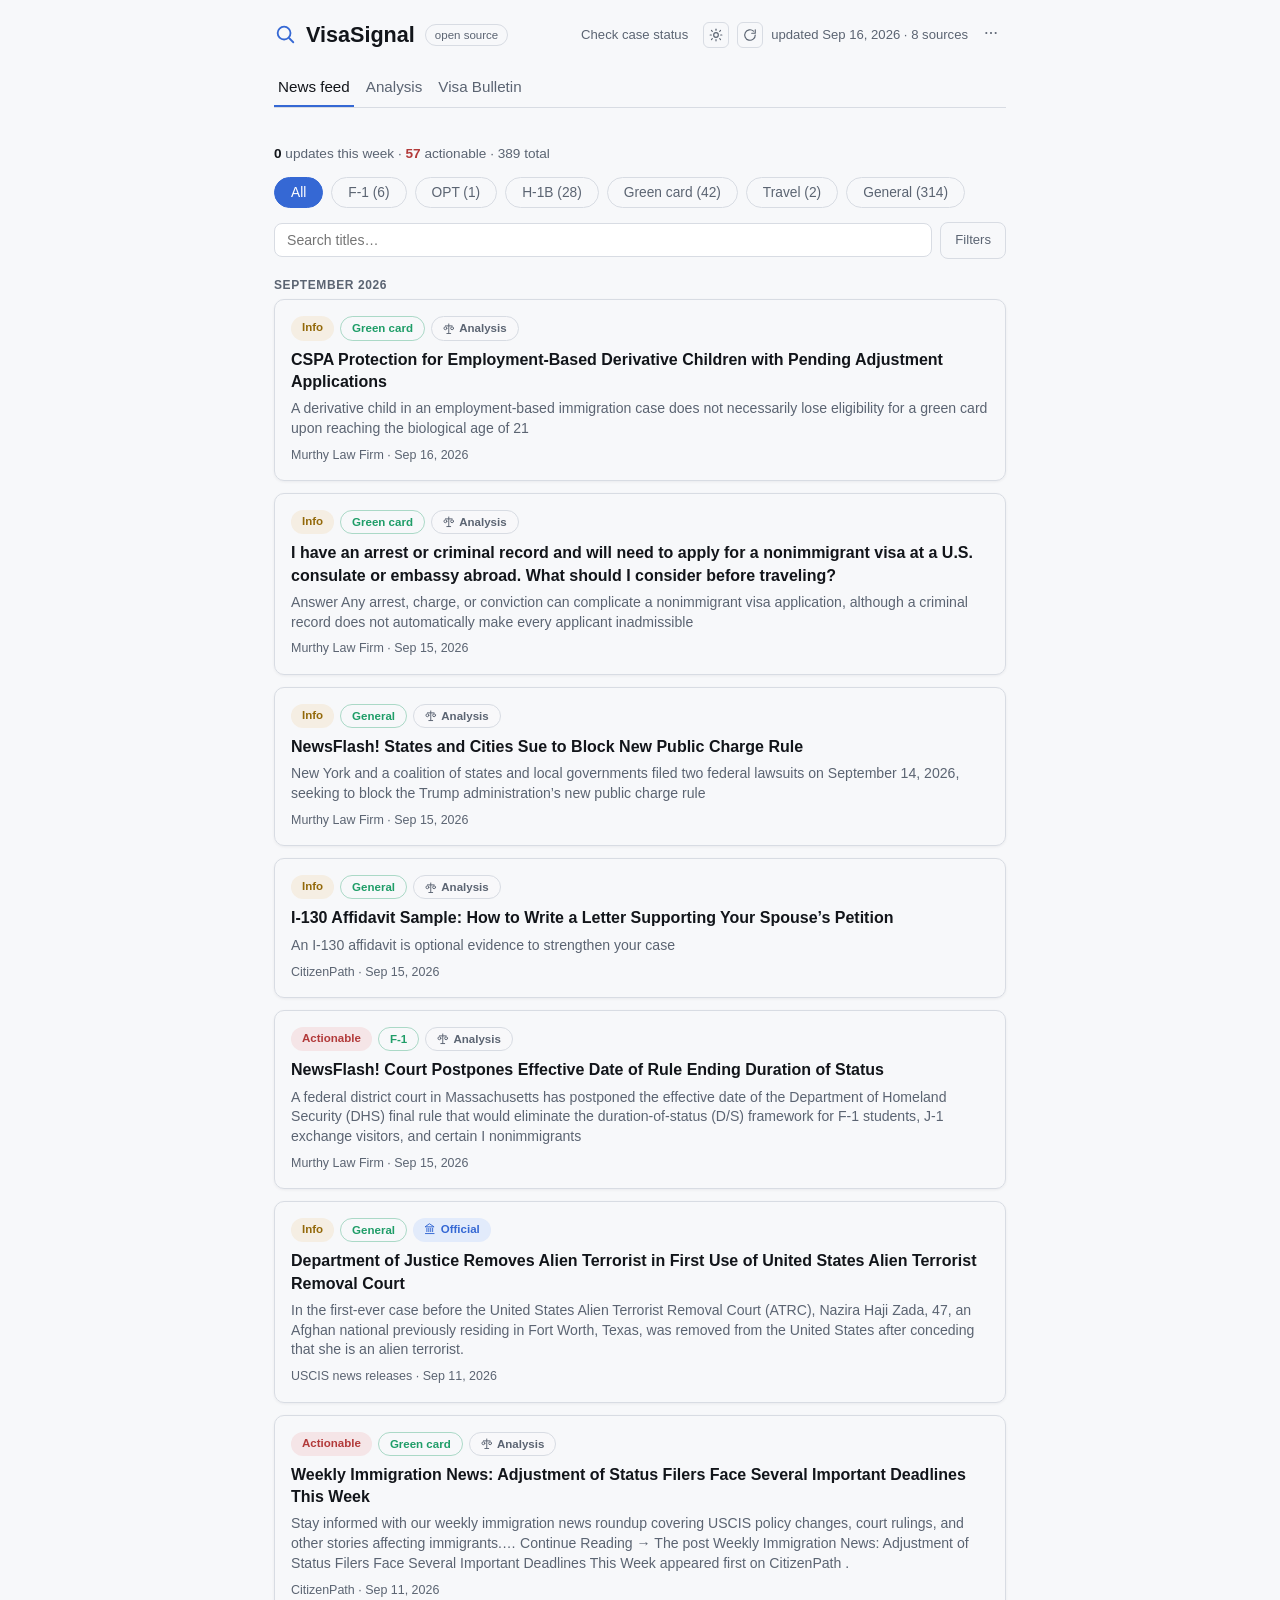
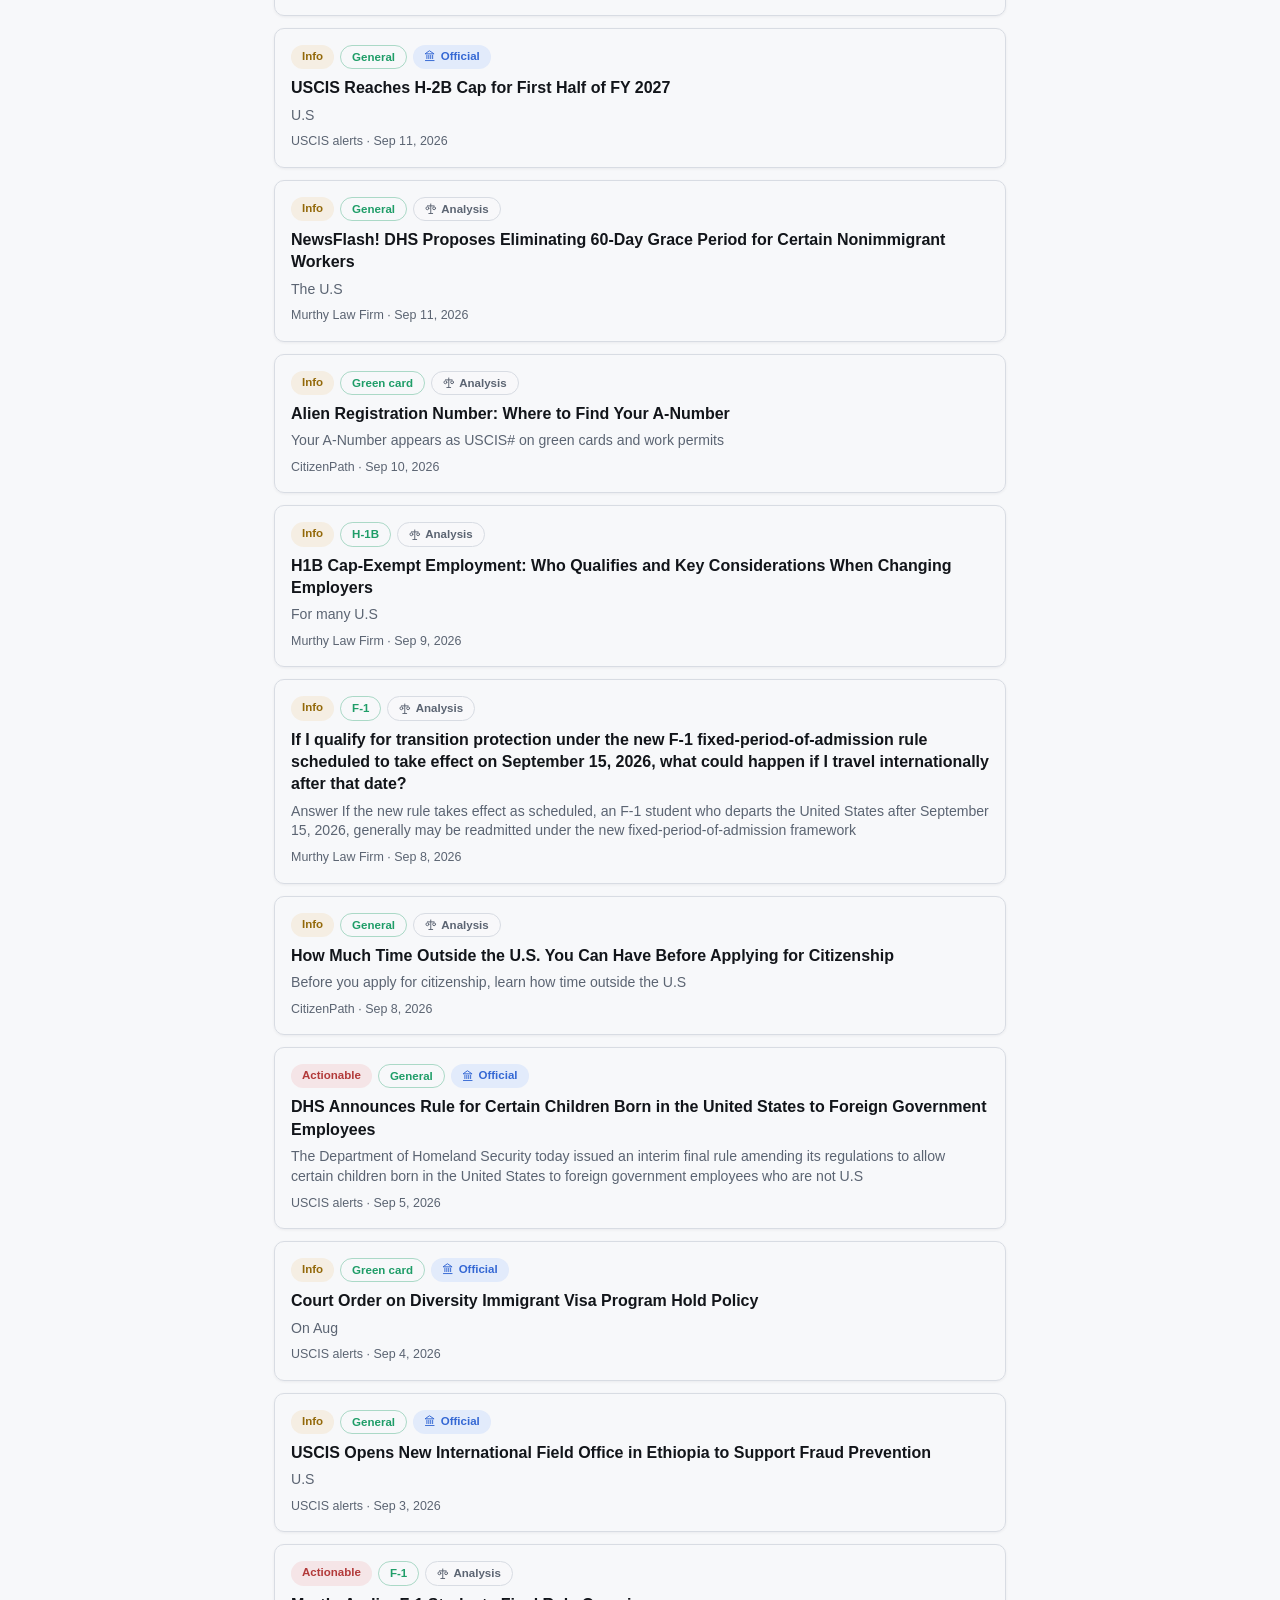
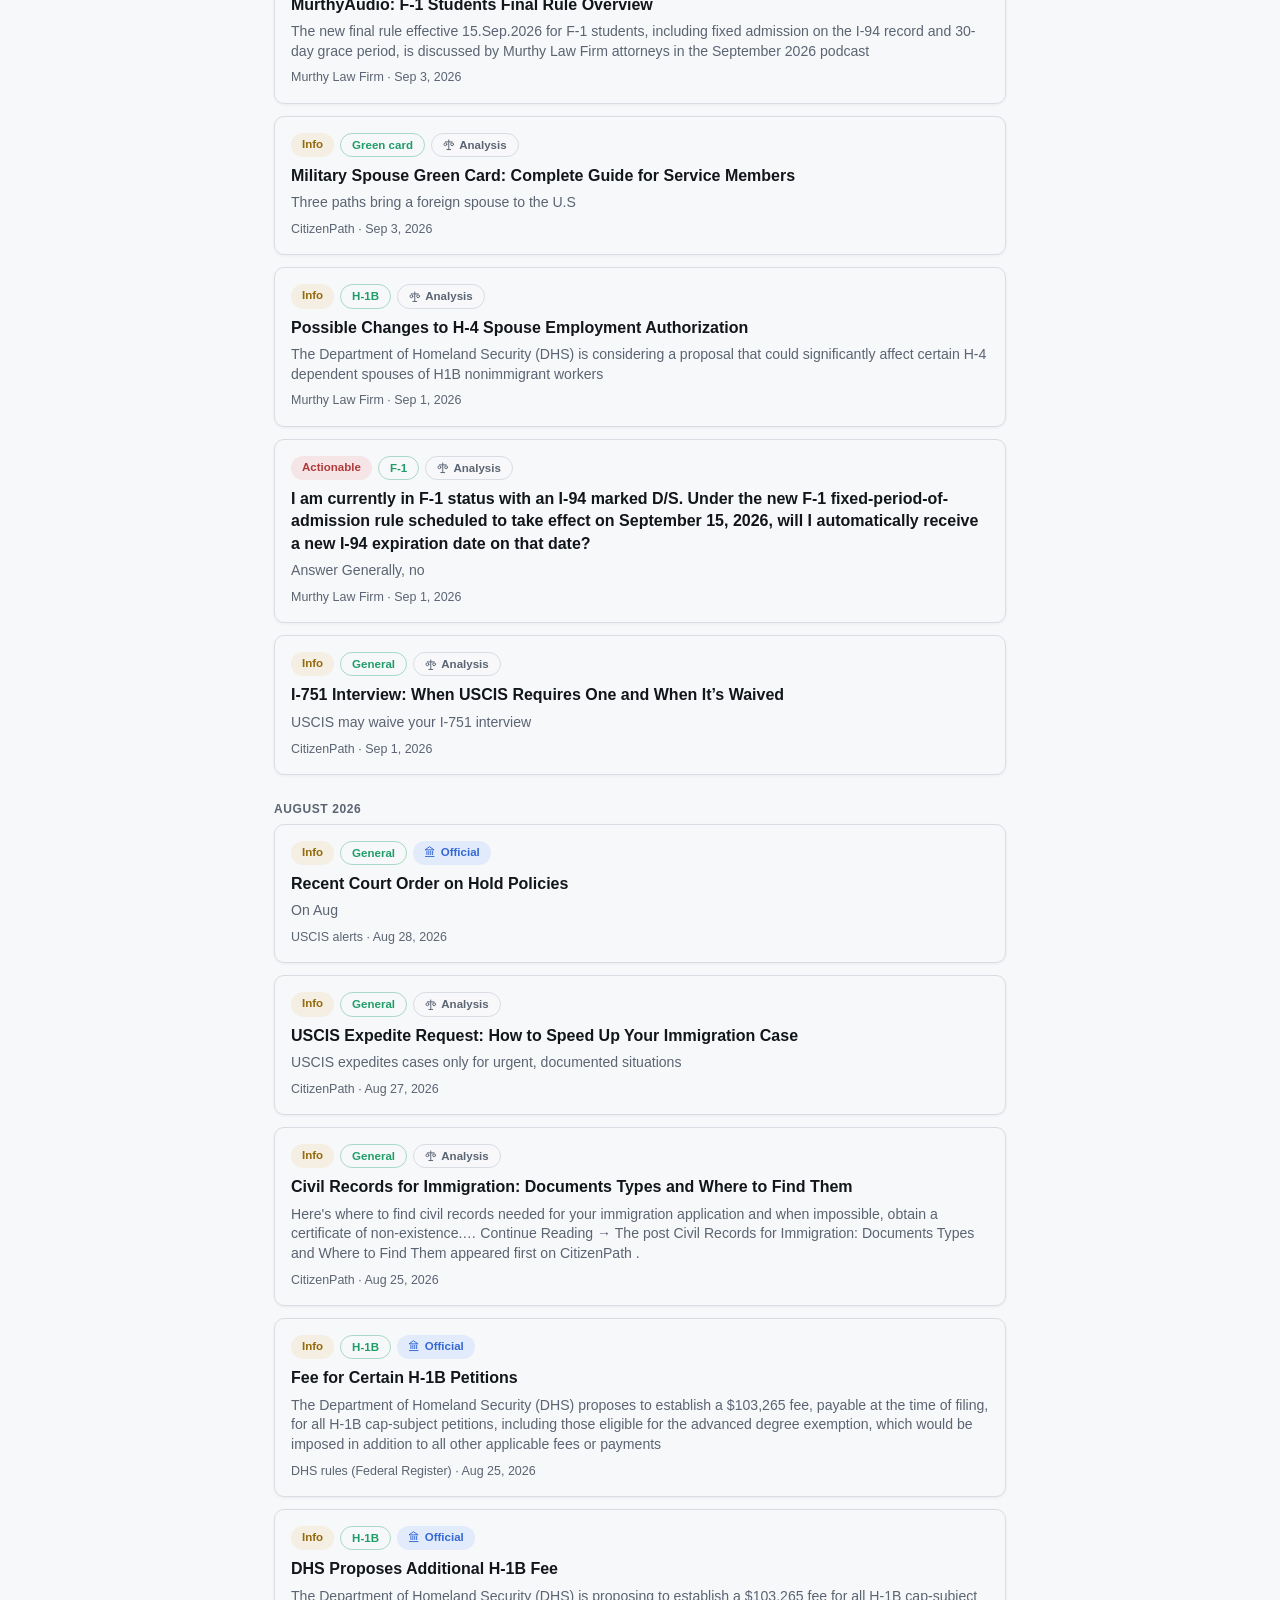
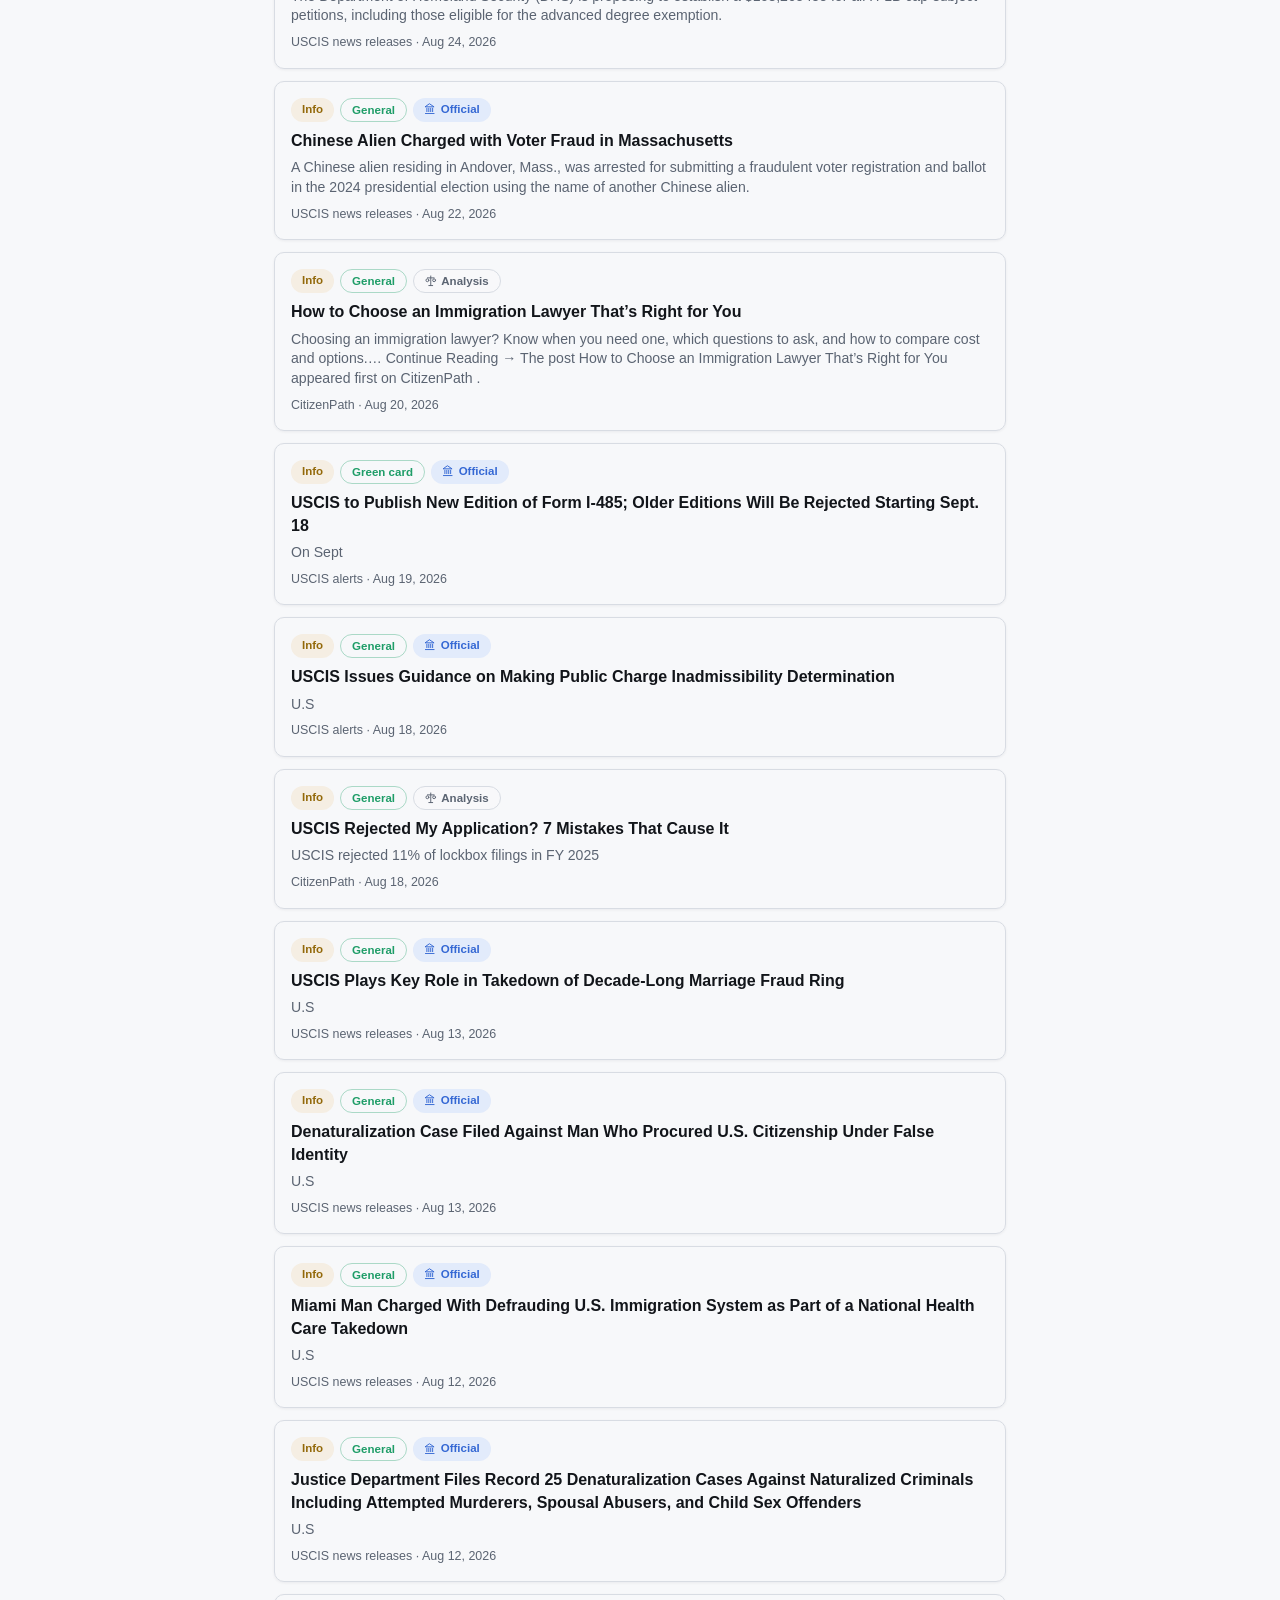
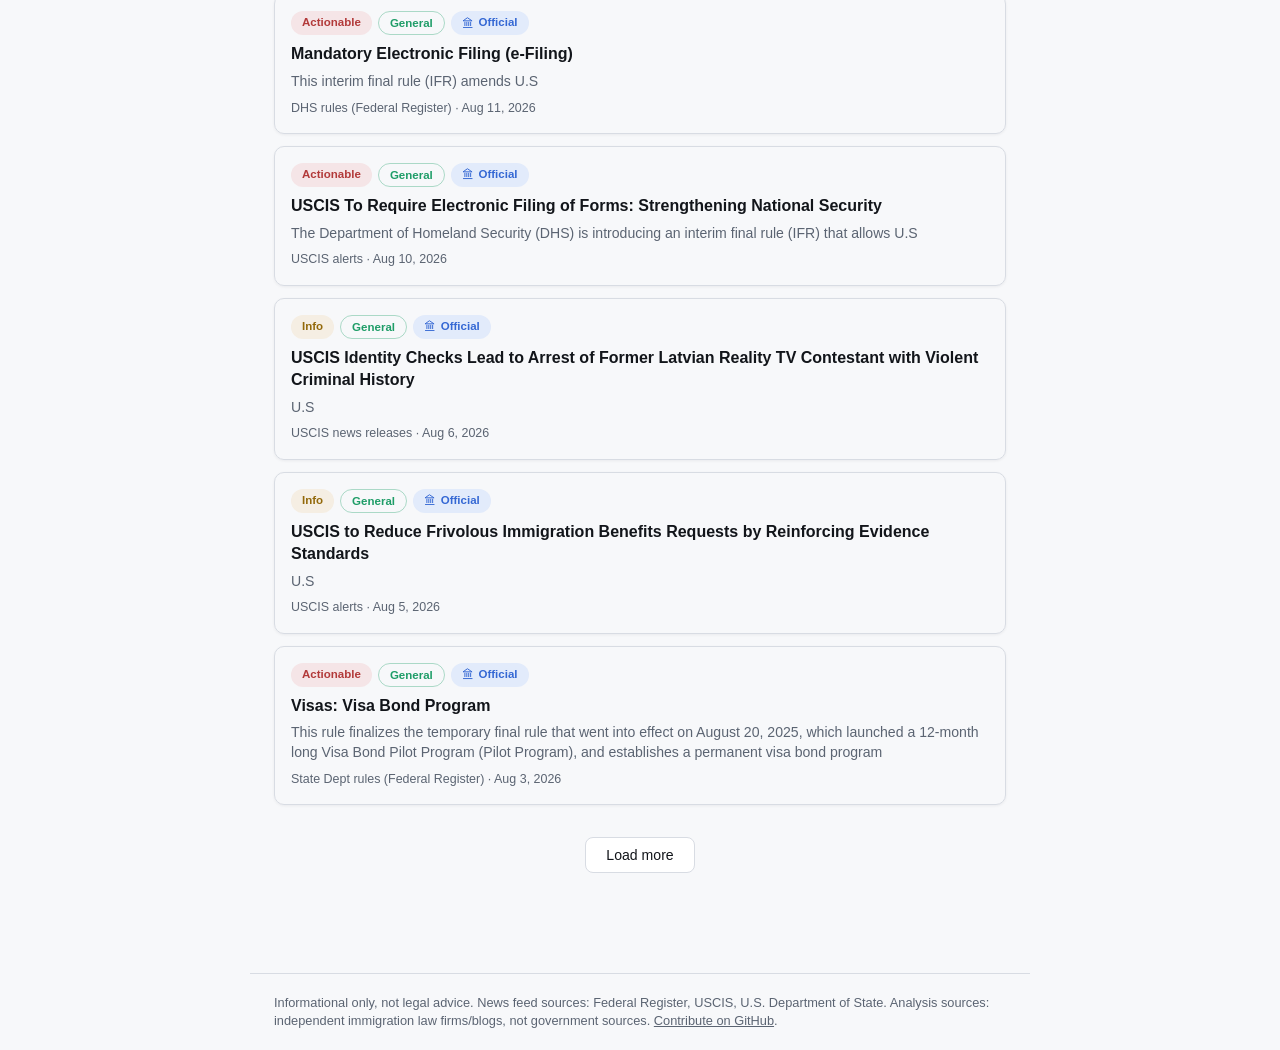
==== web/index.html @ ada34a9f "Initial commit: VisaSignal v0 Static-site immigration/visa policy news dashboard for international s" ====
<!DOCTYPE html>
<html lang="en">
<head>
<meta charset="UTF-8" />
<meta name="viewport" content="width=device-width, initial-scale=1" />
<title>VisaSignal</title>
<link rel="stylesheet" href="styles.css" />
<script>
  // Set theme before first paint to avoid a flash of the wrong theme.
  (function () {
    var stored = localStorage.getItem("theme");
    var theme = stored || (matchMedia("(prefers-color-scheme: light)").matches ? "light" : "dark");
    document.documentElement.dataset.theme = theme;
  })();
</script>
</head>
<body>
<header>
  <div class="header-top">
    <div class="brand">
      <span class="brand-icon"><svg class="icon" viewBox="0 0 24 24" fill="none" stroke="currentColor" stroke-width="2" stroke-linecap="round" stroke-linejoin="round"><circle cx="11" cy="11" r="7"></circle><line x1="21" y1="21" x2="16.65" y2="16.65"></line></svg></span>
      <h1>VisaSignal</h1>
      <span class="tag">open source</span>
    </div>
    <div class="header-meta">
      <details class="menu case-status-menu">
        <summary>Check case status</summary>
        <div class="menu-panel">
          <p>Opens USCIS's own page. Your receipt number is never sent to or stored by VisaSignal.</p>
          <form class="case-status-form" id="case-status-form">
            <input type="text" id="receipt-number" placeholder="IOE0912345678" pattern="[A-Za-z]{3}[0-9]{10}" title="3 letters followed by 10 digits" required />
            <button type="submit">Check <svg class="icon" viewBox="0 0 24 24" fill="none" stroke="currentColor" stroke-width="2" stroke-linecap="round" stroke-linejoin="round"><path d="M18 13v6a2 2 0 0 1-2 2H5a2 2 0 0 1-2-2V8a2 2 0 0 1 2-2h6"></path><polyline points="15 3 21 3 21 9"></polyline><line x1="10" y1="14" x2="21" y2="3"></line></svg></button>
          </form>
        </div>
      </details>
      <button id="theme-toggle" title="Toggle light/dark theme"></button>
      <button id="refresh-btn" title="Refresh data"><svg class="icon" viewBox="0 0 24 24" fill="none" stroke="currentColor" stroke-width="2" stroke-linecap="round" stroke-linejoin="round"><path d="M21 12a9 9 0 1 1-3-6.7"></path><polyline points="21 3 21 9 15 9"></polyline></svg></button>
      <span id="header-meta-text">loading…</span>
      <details class="menu">
        <summary><svg class="icon" viewBox="0 0 24 24" fill="currentColor" stroke="none"><circle cx="5" cy="12" r="1.6"></circle><circle cx="12" cy="12" r="1.6"></circle><circle cx="19" cy="12" r="1.6"></circle></svg></summary>
        <div class="menu-panel">
          <p>Informational only, not legal advice.</p>
          <p>MIT licensed, contributions welcome.</p>
        </div>
      </details>
    </div>
  </div>

  <div class="tabs">
    <button class="tab active" data-tab="feed">News feed</button>
    <button class="tab" data-tab="analysis">Analysis</button>
    <button class="tab" data-tab="bulletin">Visa Bulletin</button>
  </div>
</header>

<main>
  <section id="feed-view">
    <div class="stat-line" id="stats"></div>
    <div id="movement-banner"></div>

    <div class="pill-row" id="category-pills"></div>

    <div class="toolbar">
      <input type="search" id="search" placeholder="Search titles…" />
      <details class="menu filters-menu">
        <summary>Filters</summary>
        <div class="menu-panel">
          <div class="filter-group">
            <div class="filter-label">Source type</div>
            <button class="pill-toggle" id="trust-official" data-trust="official"><svg class="icon" viewBox="0 0 24 24" fill="none" stroke="currentColor" stroke-width="2" stroke-linecap="round" stroke-linejoin="round"><polygon points="12 2 21 8 3 8"></polygon><line x1="6" y1="11" x2="6" y2="18"></line><line x1="10" y1="11" x2="10" y2="18"></line><line x1="14" y1="11" x2="14" y2="18"></line><line x1="18" y1="11" x2="18" y2="18"></line><line x1="3" y1="22" x2="21" y2="22"></line></svg> Official</button>
            <button class="pill-toggle" id="trust-analysis" data-trust="analysis"><svg class="icon" viewBox="0 0 24 24" fill="none" stroke="currentColor" stroke-width="2" stroke-linecap="round" stroke-linejoin="round"><line x1="12" y1="2" x2="12" y2="22"></line><line x1="5" y1="6" x2="19" y2="6"></line><circle cx="5" cy="11" r="3"></circle><circle cx="19" cy="11" r="3"></circle><line x1="8" y1="22" x2="16" y2="22"></line></svg> Analysis</button>
          </div>
          <div class="filter-group">
            <button class="pill-toggle" id="actionable-toggle">Actionable only</button>
          </div>
          <div class="filter-group">
            <div class="filter-label">Date range</div>
            <select id="date-range">
              <option value="all">All time</option>
              <option value="today">Today</option>
              <option value="week">Last 7 days</option>
              <option value="month">Last 30 days</option>
            </select>
          </div>
          <div class="filter-group">
            <div class="filter-label">Sort</div>
            <select id="sort-order">
              <option value="newest">Newest first</option>
              <option value="oldest">Oldest first</option>
              <option value="actionable">Actionable first</option>
            </select>
          </div>
          <div class="filter-group">
            <div class="filter-label">Sources</div>
            <div id="source-filter" class="source-list"></div>
          </div>
          <button id="clear-filters" class="clear-btn" style="display:none">Clear all filters</button>
        </div>
      </details>
    </div>

    <div id="feed"><div class="loading">Loading…</div></div>
    <div class="load-more-row" id="load-more-row" style="display:none">
      <button id="load-more">Load more</button>
    </div>
  </section>

  <section id="bulletin-view" style="display:none">
    <div id="bulletin-tracker"></div>
    <div id="bulletin"><div class="loading">Loading…</div></div>
  </section>
</main>

<footer>
  Informational only, not legal advice. News feed sources: Federal Register, USCIS, U.S. Department of State.
  Analysis sources: independent immigration law firms/blogs, not government sources.
  <a href="https://github.com/" style="color:inherit">Contribute on GitHub</a>.
</footer>
<script src="app.js"></script>
</body>
</html>
---- web/styles.css ----
:root {
  --bg: #0f1115;
  --panel: #171a21;
  --panel-raised: #1d212a;
  --border: #2a2e38;
  --text: #e6e8eb;
  --muted: #9aa1ac;
  --accent: #4f8cff;
  --official: #3ecf8e;
  --analysis: #c7cad1;
  --status-actionable-bg: rgba(224,90,90,0.15);
  --status-actionable-fg: #f08080;
  --status-info-bg: rgba(224,166,62,0.15);
  --status-info-fg: #e0a63e;
  --up: #3ecf8e;
  --down: #d97757; /* muted amber, not alarm-red -- this audience reads enough bad news already */
  --category-fg: #3ecf8e;
  --category-border: rgba(62,207,142,0.4);
}

:root[data-theme="light"] {
  --bg: #f7f8fa;
  --panel: #ffffff;
  --panel-raised: #ffffff;
  --border: #d8dce3;
  --text: #12151a;
  --muted: #5b6472;
  --accent: #3568d4;
  --official: #1f9d68;
  --analysis: #5b6472;
  --status-actionable-bg: rgba(224,90,90,0.12);
  --status-actionable-fg: #b23a3a;
  --status-info-bg: rgba(224,166,62,0.12);
  --status-info-fg: #93690a;
  --up: #1f9d68;
  --down: #a85630;
  --category-fg: #1f9d68;
  --category-border: rgba(31,157,104,0.35);
}

:root[data-theme="light"] .menu .menu-panel { box-shadow: 0 4px 16px rgba(18,21,26,0.12); }
:root[data-theme="light"] .card,
:root[data-theme="light"] .tracker-cell { box-shadow: 0 1px 3px rgba(18,21,26,0.06); }

* { box-sizing: border-box; min-width: 0; }

html { overflow-x: hidden; }

body {
  margin: 0;
  background: var(--bg);
  color: var(--text);
  font-family: -apple-system, BlinkMacSystemFont, "Segoe UI", Roboto, sans-serif;
  line-height: 1.4;
  overflow-x: hidden;
}

header, main, footer {
  max-width: 780px;
  margin: 0 auto;
  padding-left: 24px;
  padding-right: 24px;
}

header { padding-top: 20px; }
main { padding-top: 20px; padding-bottom: 60px; }

.header-top {
  display: flex;
  justify-content: space-between;
  align-items: center;
  flex-wrap: wrap;
  gap: 10px;
}

.brand { display: flex; align-items: center; gap: 10px; flex-wrap: wrap; }
.icon {
  width: 1em;
  height: 1em;
  display: inline-block;
  vertical-align: -0.15em;
  flex-shrink: 0;
}

.brand-icon { color: var(--accent); }
.brand-icon .icon { width: 22px; height: 22px; vertical-align: -0.3em; }

#refresh-btn .icon, #theme-toggle .icon { width: 14px; height: 14px; vertical-align: -0.15em; }
.menu > summary .icon { width: 16px; height: 16px; }
.badge .icon { margin-right: 2px; }
.case-status-form button .icon { width: 0.9em; height: 0.9em; }
.brand h1 { margin: 0; font-size: 1.35rem; }
.brand .tag {
  font-size: 0.72rem;
  color: var(--muted);
  border: 1px solid var(--border);
  border-radius: 999px;
  padding: 2px 9px;
  white-space: nowrap;
}

.header-meta {
  display: flex;
  align-items: center;
  flex-wrap: wrap;
  gap: 8px;
  font-size: 0.82rem;
  color: var(--muted);
}

#header-meta-text { white-space: nowrap; }

#refresh-btn, #theme-toggle {
  background: none;
  border: 1px solid var(--border);
  color: var(--muted);
  border-radius: 6px;
  width: 26px;
  height: 26px;
  flex-shrink: 0;
  cursor: pointer;
  font-size: 0.95rem;
  line-height: 1;
  display: inline-flex;
  align-items: center;
  justify-content: center;
}
#refresh-btn:hover, #theme-toggle:hover { color: var(--text); border-color: var(--accent); }

/* generic disclosure menu (used for the ⋯ menu, case-status, and filters) */

.menu { position: relative; }
.menu > summary {
  list-style: none;
  cursor: pointer;
  color: var(--muted);
  padding: 4px 6px;
  font-size: 0.82rem;
  border: 1px solid transparent;
  border-radius: 6px;
  white-space: nowrap;
}
.menu > summary::-webkit-details-marker { display: none; }
.menu[open] > summary { color: var(--text); border-color: var(--border); }

.menu .menu-panel {
  position: absolute;
  right: 0;
  top: 100%;
  margin-top: 6px;
  background: var(--panel-raised);
  border: 1px solid var(--border);
  border-radius: 10px;
  padding: 14px;
  font-size: 0.82rem;
  color: var(--muted);
  z-index: 20;
  width: max-content;
  max-width: min(280px, calc(100vw - 48px));
  max-height: calc(100vh - 80px);
  overflow-y: auto;
}
.menu .menu-panel p { margin: 0 0 10px; }
.menu .menu-panel p:last-child { margin-bottom: 0; }

.case-status-menu .menu-panel { left: 0; right: auto; width: min(280px, calc(100vw - 48px)); }
.filters-menu .menu-panel { width: min(260px, calc(100vw - 48px)); }

.case-status-form { display: flex; gap: 8px; margin-top: 4px; }
.case-status-form input {
  flex: 1;
  min-width: 0;
  background: var(--panel);
  border: 1px solid var(--border);
  color: var(--text);
  border-radius: 8px;
  padding: 7px 10px;
  font-size: 0.85rem;
}
.case-status-form button {
  background: var(--accent);
  border: none;
  color: #fff;
  border-radius: 8px;
  padding: 7px 14px;
  font-size: 0.85rem;
  cursor: pointer;
  white-space: nowrap;
  flex-shrink: 0;
}

.filter-group { margin-bottom: 14px; }
.filter-group:last-of-type { margin-bottom: 10px; }
.filter-label { font-size: 0.72rem; text-transform: uppercase; letter-spacing: 0.05em; color: var(--muted); margin-bottom: 6px; }
.filter-group select { width: 100%; }
.filter-group .pill-toggle { margin-right: 6px; margin-bottom: 6px; }

.source-list { display: flex; flex-direction: column; gap: 6px; }
.source-check { display: flex; justify-content: space-between; gap: 8px; font-size: 0.82rem; color: var(--text); cursor: pointer; }
.source-check .count { color: var(--muted); flex-shrink: 0; }

/* ---------- tabs ---------- */

.tabs {
  display: flex;
  gap: 8px;
  margin: 18px 0 0;
  border-bottom: 1px solid var(--border);
  overflow-x: auto;
}

.tab {
  background: none;
  border: none;
  color: var(--muted);
  padding: 10px 4px;
  font-size: 0.95rem;
  cursor: pointer;
  border-bottom: 2px solid transparent;
  white-space: nowrap;
  flex-shrink: 0;
}

.tab.active { color: var(--text); border-bottom-color: var(--accent); }

/* ---------- feed page: slim stat line + movement banner ---------- */

.stat-line {
  font-size: 0.85rem;
  color: var(--muted);
  margin: 16px 0 14px;
}
.stat-line strong { color: var(--text); font-weight: 700; }
.stat-line strong.actionable-count { color: var(--status-actionable-fg); }

.movement-banner {
  display: flex;
  align-items: center;
  gap: 8px;
  background: var(--panel);
  border: 1px solid var(--border);
  border-left: 3px solid var(--up);
  border-radius: 8px;
  padding: 9px 14px;
  font-size: 0.84rem;
  color: var(--text);
  margin-bottom: 16px;
  cursor: pointer;
}
.movement-banner:hover { border-color: var(--accent); }

/* category pill row */

.pill-row {
  display: flex;
  gap: 8px;
  flex-wrap: wrap;
  margin-bottom: 14px;
}

.pill {
  background: none;
  border: 1px solid var(--border);
  color: var(--muted);
  border-radius: 999px;
  padding: 7px 16px;
  font-size: 0.86rem;
  cursor: pointer;
  white-space: nowrap;
}
.pill.active { background: var(--accent); border-color: var(--accent); color: #fff; }

/* toolbar: search + single Filters disclosure */

.toolbar {
  display: flex;
  flex-wrap: wrap;
  gap: 8px;
  align-items: center;
  margin-bottom: 18px;
}

#search {
  flex: 1 1 140px;
  min-width: 0;
  background: var(--panel);
  border: 1px solid var(--border);
  color: var(--text);
  border-radius: 8px;
  padding: 8px 12px;
  font-size: 0.88rem;
}
#search:focus { outline: none; border-color: var(--accent); }

.filters-menu { flex-shrink: 0; }
.filters-menu > summary {
  border: 1px solid var(--border);
  padding: 8px 14px;
  border-radius: 8px;
}

.pill-toggle {
  background: var(--panel);
  border: 1px solid var(--border);
  color: var(--muted);
  border-radius: 999px;
  padding: 6px 12px;
  font-size: 0.8rem;
  cursor: pointer;
}
.pill-toggle.active { color: var(--text); border-color: var(--accent); background: rgba(79,140,255,0.12); }

#date-range, #sort-order {
  background: var(--panel);
  border: 1px solid var(--border);
  color: var(--text);
  border-radius: 8px;
  padding: 7px 10px;
  font-size: 0.82rem;
  max-width: 100%;
}

.clear-btn {
  background: none;
  border: none;
  color: var(--accent);
  font-size: 0.82rem;
  cursor: pointer;
  padding: 4px 0;
  width: 100%;
  text-align: left;
}

.date-group-heading {
  font-size: 0.75rem;
  text-transform: uppercase;
  letter-spacing: 0.05em;
  color: var(--muted);
  font-weight: 600;
  padding: 14px 0 6px;
}
.date-group-heading:first-child { padding-top: 0; }

/* ---------- cards ---------- */

.card {
  border: 1px solid var(--border);
  border-radius: 10px;
  padding: 16px;
  margin-bottom: 12px;
  overflow-wrap: break-word;
}

.badge-row {
  display: flex;
  gap: 6px;
  flex-wrap: wrap;
  margin-bottom: 8px;
}

.badge {
  border-radius: 999px;
  padding: 3px 11px;
  font-size: 0.72rem;
  font-weight: 600;
  white-space: nowrap;
}

.badge.status-actionable { background: var(--status-actionable-bg); color: var(--status-actionable-fg); }
.badge.status-info { background: var(--status-info-bg); color: var(--status-info-fg); }

.badge.category {
  background: none;
  border: 1px solid var(--category-border);
  color: var(--category-fg);
}

.badge.trust-official { background: rgba(79,140,255,0.12); color: var(--accent); }
.badge.trust-analysis { background: rgba(255,255,255,0.06); color: var(--analysis); border: 1px solid var(--border); }

.card h3 { margin: 0 0 6px; font-size: 1rem; }
.card h3 a { color: var(--text); text-decoration: none; }
.card h3 a:hover { text-decoration: underline; }
.card p { margin: 0 0 8px; color: var(--muted); font-size: 0.88rem; }
.card .card-meta { font-size: 0.78rem; color: var(--muted); }

.load-more-row { display: flex; justify-content: center; padding: 20px 0; }
#load-more {
  background: var(--panel);
  border: 1px solid var(--border);
  color: var(--text);
  border-radius: 8px;
  padding: 9px 20px;
  font-size: 0.88rem;
  cursor: pointer;
}
#load-more:hover { border-color: var(--accent); }

.empty-state, .loading {
  color: var(--muted);
  padding: 40px 0;
  text-align: center;
}

/* ---------- visa bulletin tab: tracker + full table ---------- */

.tracker-widget { margin-bottom: 28px; }

.tracker-header {
  display: flex;
  justify-content: space-between;
  align-items: baseline;
  flex-wrap: wrap;
  gap: 6px;
  margin-bottom: 14px;
  font-weight: 600;
}
.tracker-header .tracker-month { color: var(--muted); font-weight: 400; font-size: 0.85rem; }

.tracker-grid {
  display: grid;
  grid-template-columns: repeat(auto-fit, minmax(160px, 1fr));
  gap: 16px;
}

.tracker-cell { border: 1px solid var(--border); border-radius: 10px; padding: 12px 14px; }
.tracker-cell .tracker-label { font-size: 0.82rem; color: var(--muted); margin-bottom: 4px; }
.tracker-cell .tracker-date { font-size: 1.15rem; font-weight: 700; }
.tracker-cell .tracker-delta { font-size: 0.85rem; margin-left: 6px; font-weight: 600; }
.tracker-cell .tracker-delta.up { color: var(--up); }
.tracker-cell .tracker-delta.down { color: var(--down); }
.tracker-cell .tracker-delta.flat { color: var(--muted); font-weight: 400; }

.table-scroll { overflow-x: auto; margin-bottom: 28px; -webkit-overflow-scrolling: touch; }

table.bulletin {
  width: 100%;
  min-width: 560px;
  border-collapse: collapse;
  font-size: 0.86rem;
}

table.bulletin caption {
  text-align: left;
  font-weight: 600;
  margin-bottom: 8px;
  color: var(--text);
}

table.bulletin th, table.bulletin td {
  border: 1px solid var(--border);
  padding: 6px 10px;
  text-align: left;
  white-space: nowrap;
}

table.bulletin th { background: var(--panel); color: var(--muted); font-weight: 600; }
table.bulletin .delta { font-size: 0.76rem; margin-left: 4px; }
table.bulletin .delta.up { color: var(--up); }
table.bulletin .delta.down { color: var(--down); }
table.bulletin .delta.flat { color: var(--muted); }

footer {
  padding-top: 20px;
  padding-bottom: 20px;
  color: var(--muted);
  font-size: 0.8rem;
  border-top: 1px solid var(--border);
  margin-top: 20px;
}

/* ---------- responsive ---------- */

@media (max-width: 640px) {
  header, main, footer { padding-left: 16px; padding-right: 16px; }
  .brand h1 { font-size: 1.15rem; }
  .header-meta { font-size: 0.78rem; }
  .toolbar { flex-wrap: wrap; }
  #search { flex-basis: 100%; }
  .filters-menu .menu-panel,
  .case-status-menu .menu-panel { max-width: calc(100vw - 32px); }
  table.bulletin { min-width: 480px; font-size: 0.8rem; }
}

@media (max-width: 420px) {
  .brand .tag { display: none; }
  .card { padding: 12px; }
}
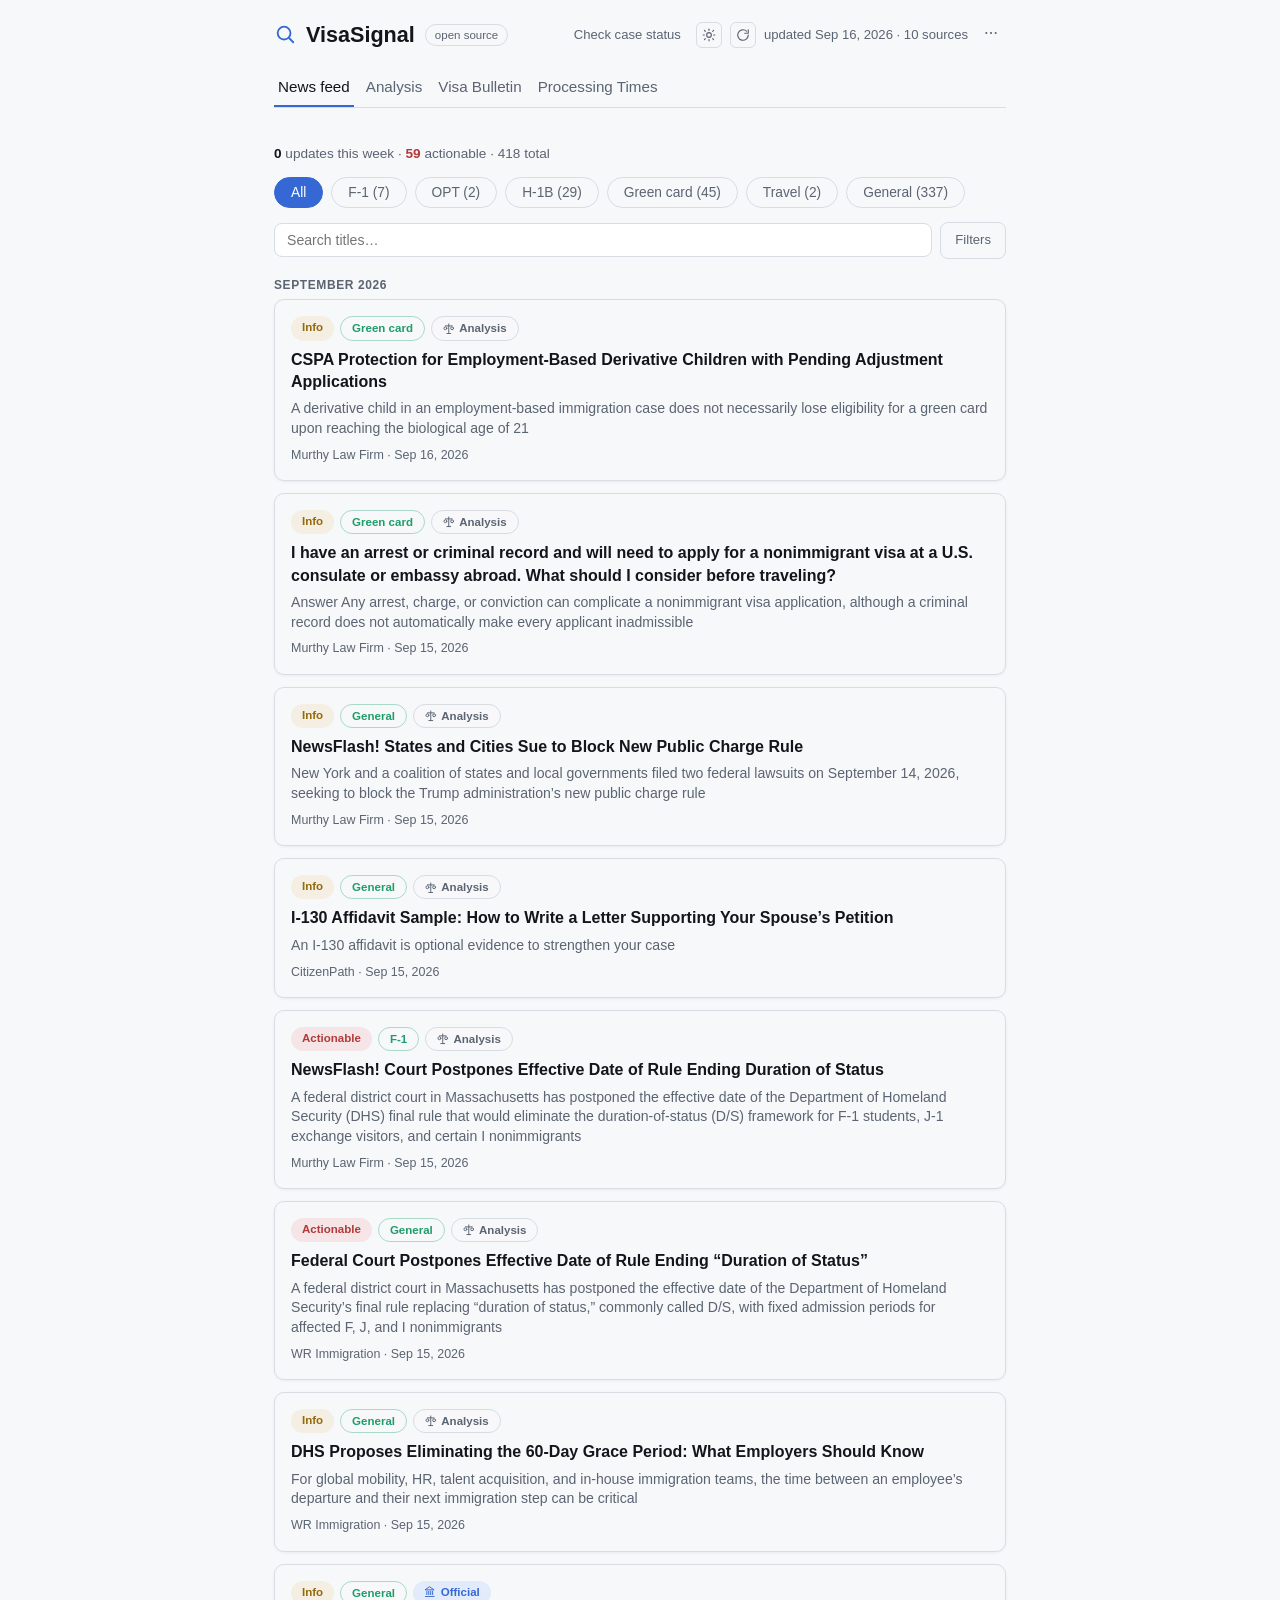
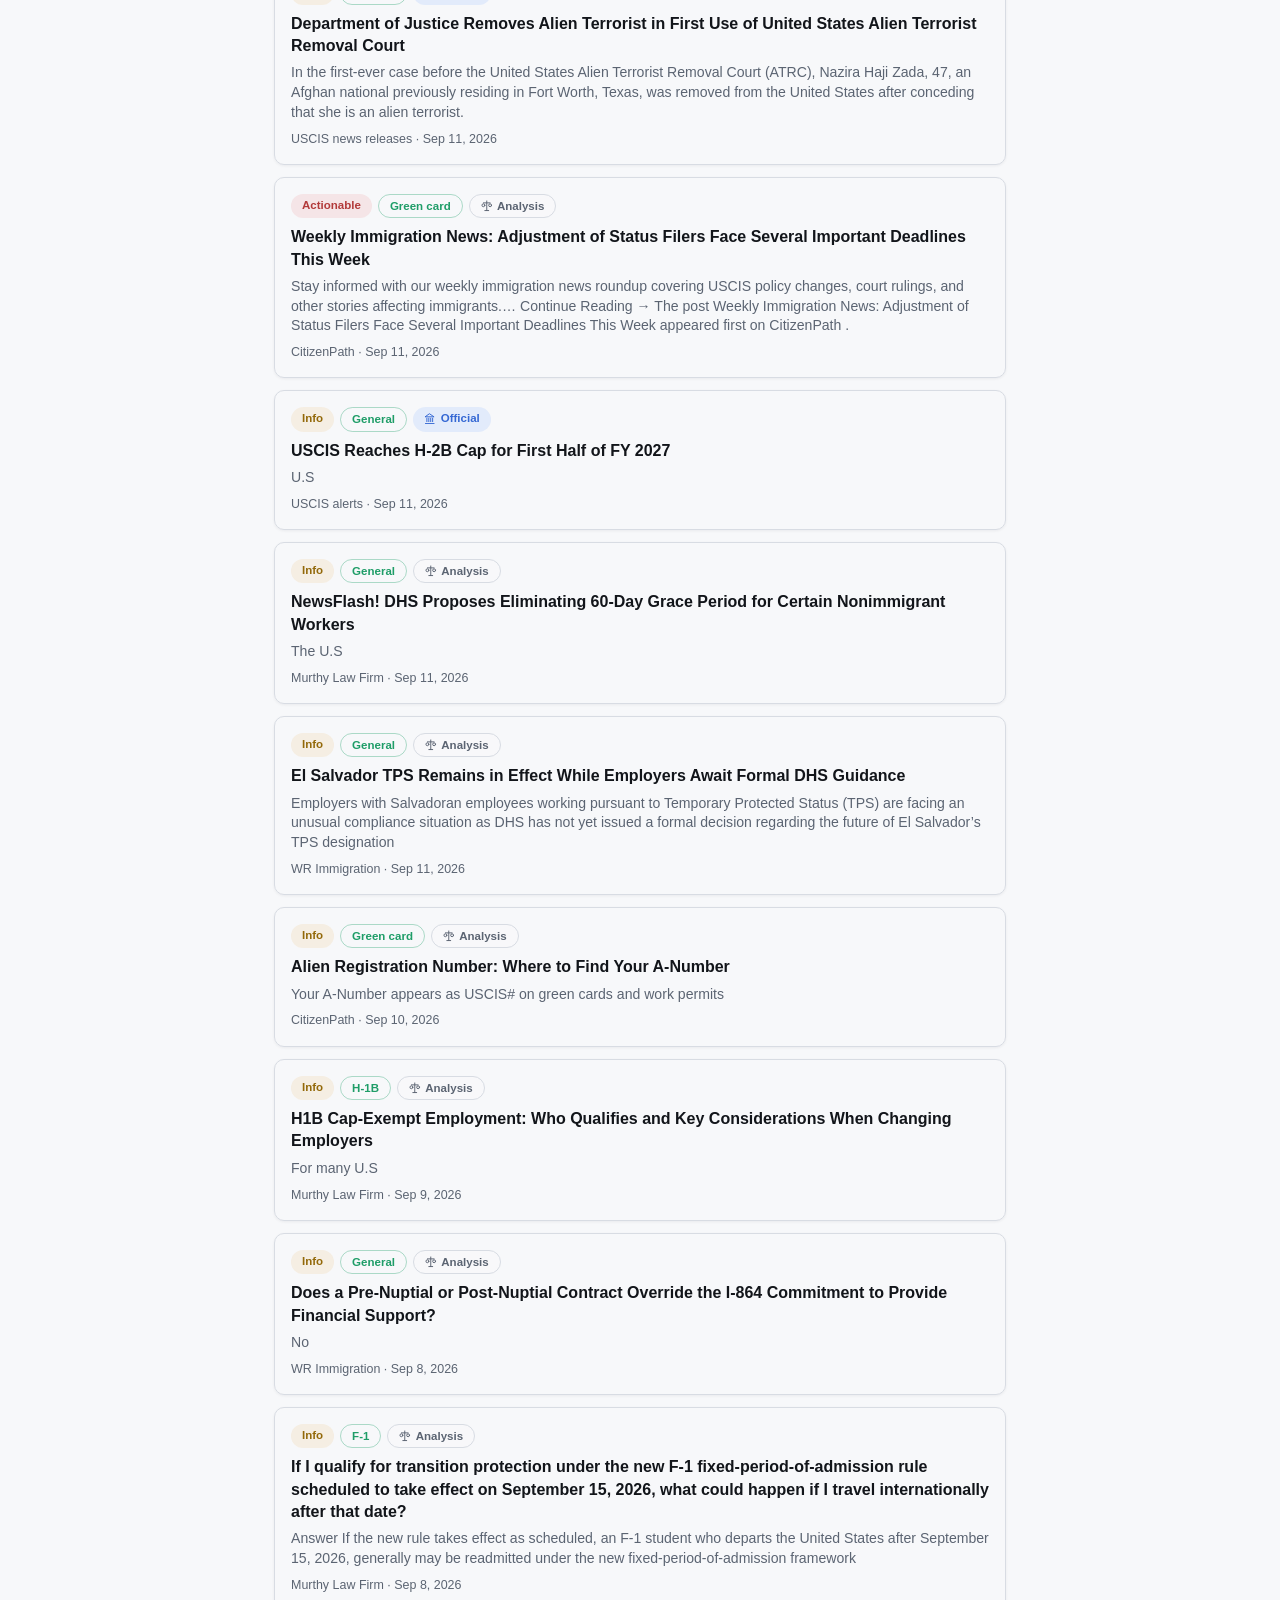
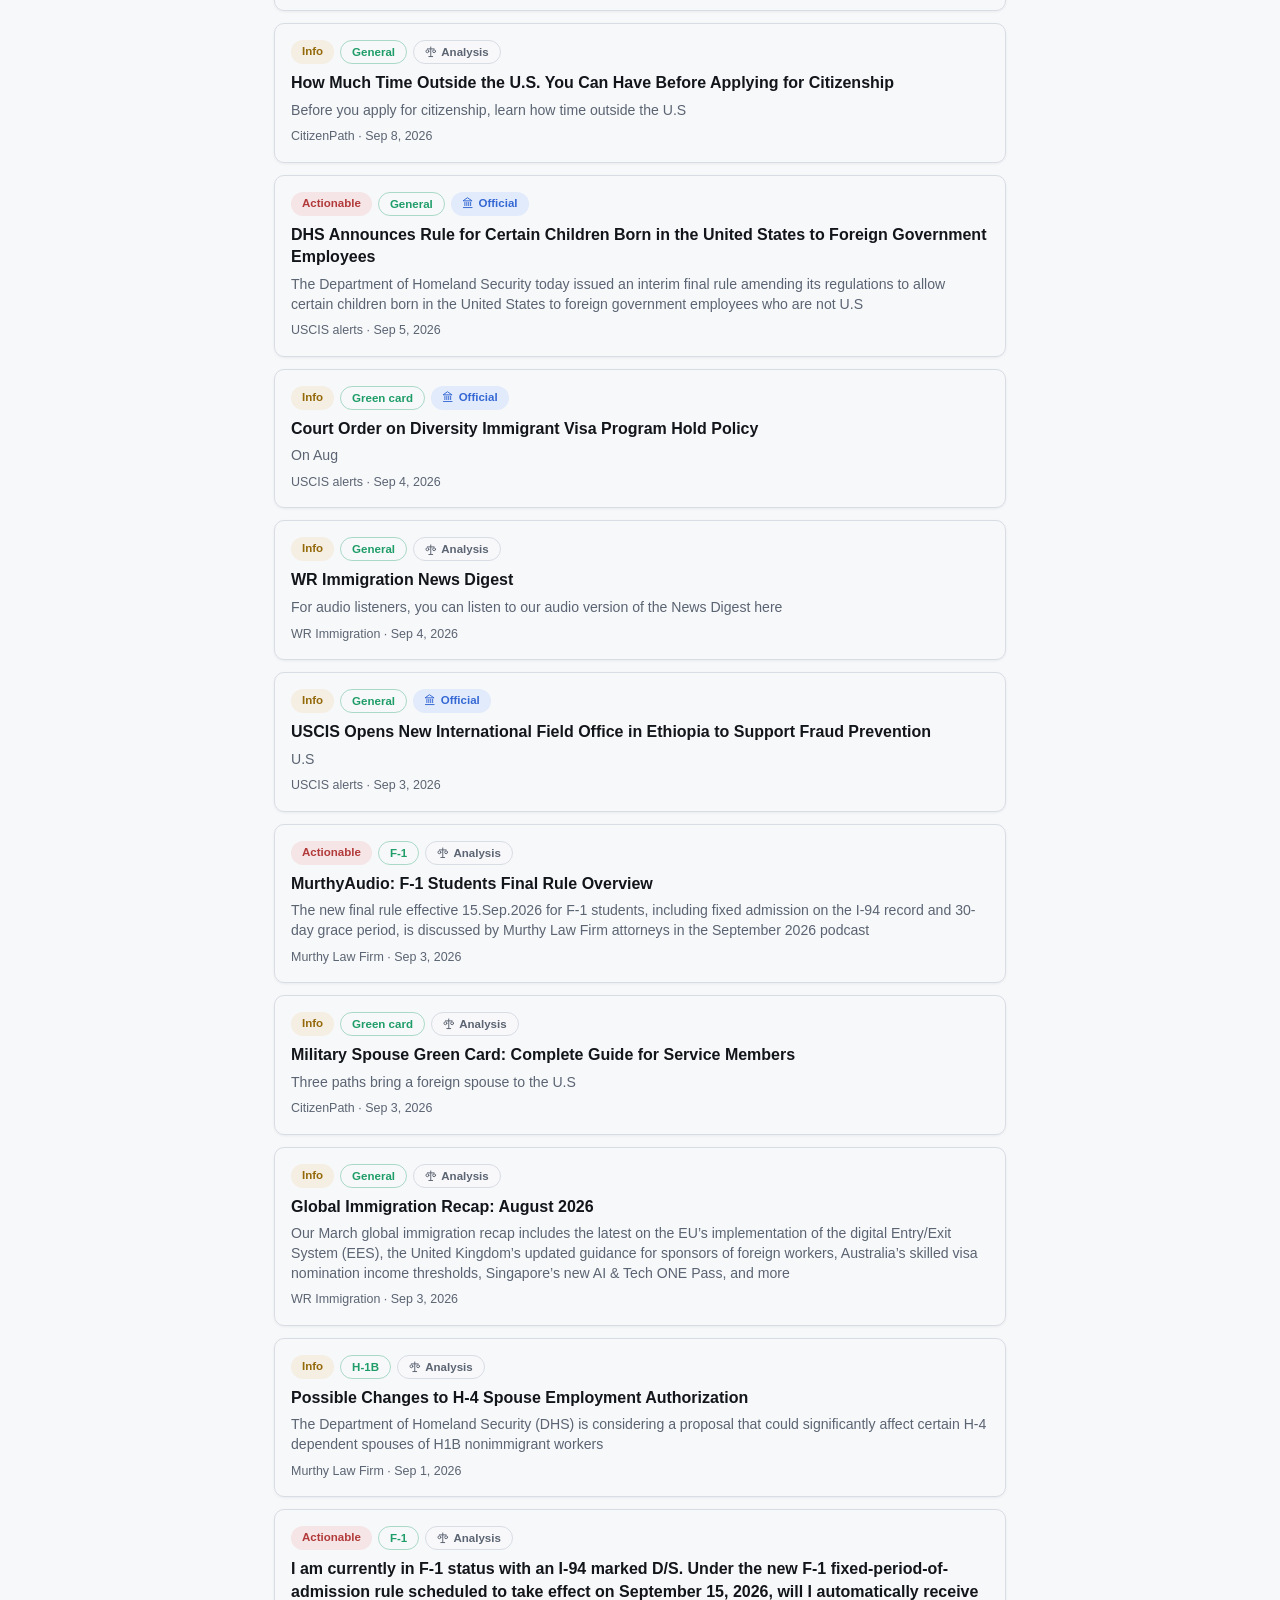
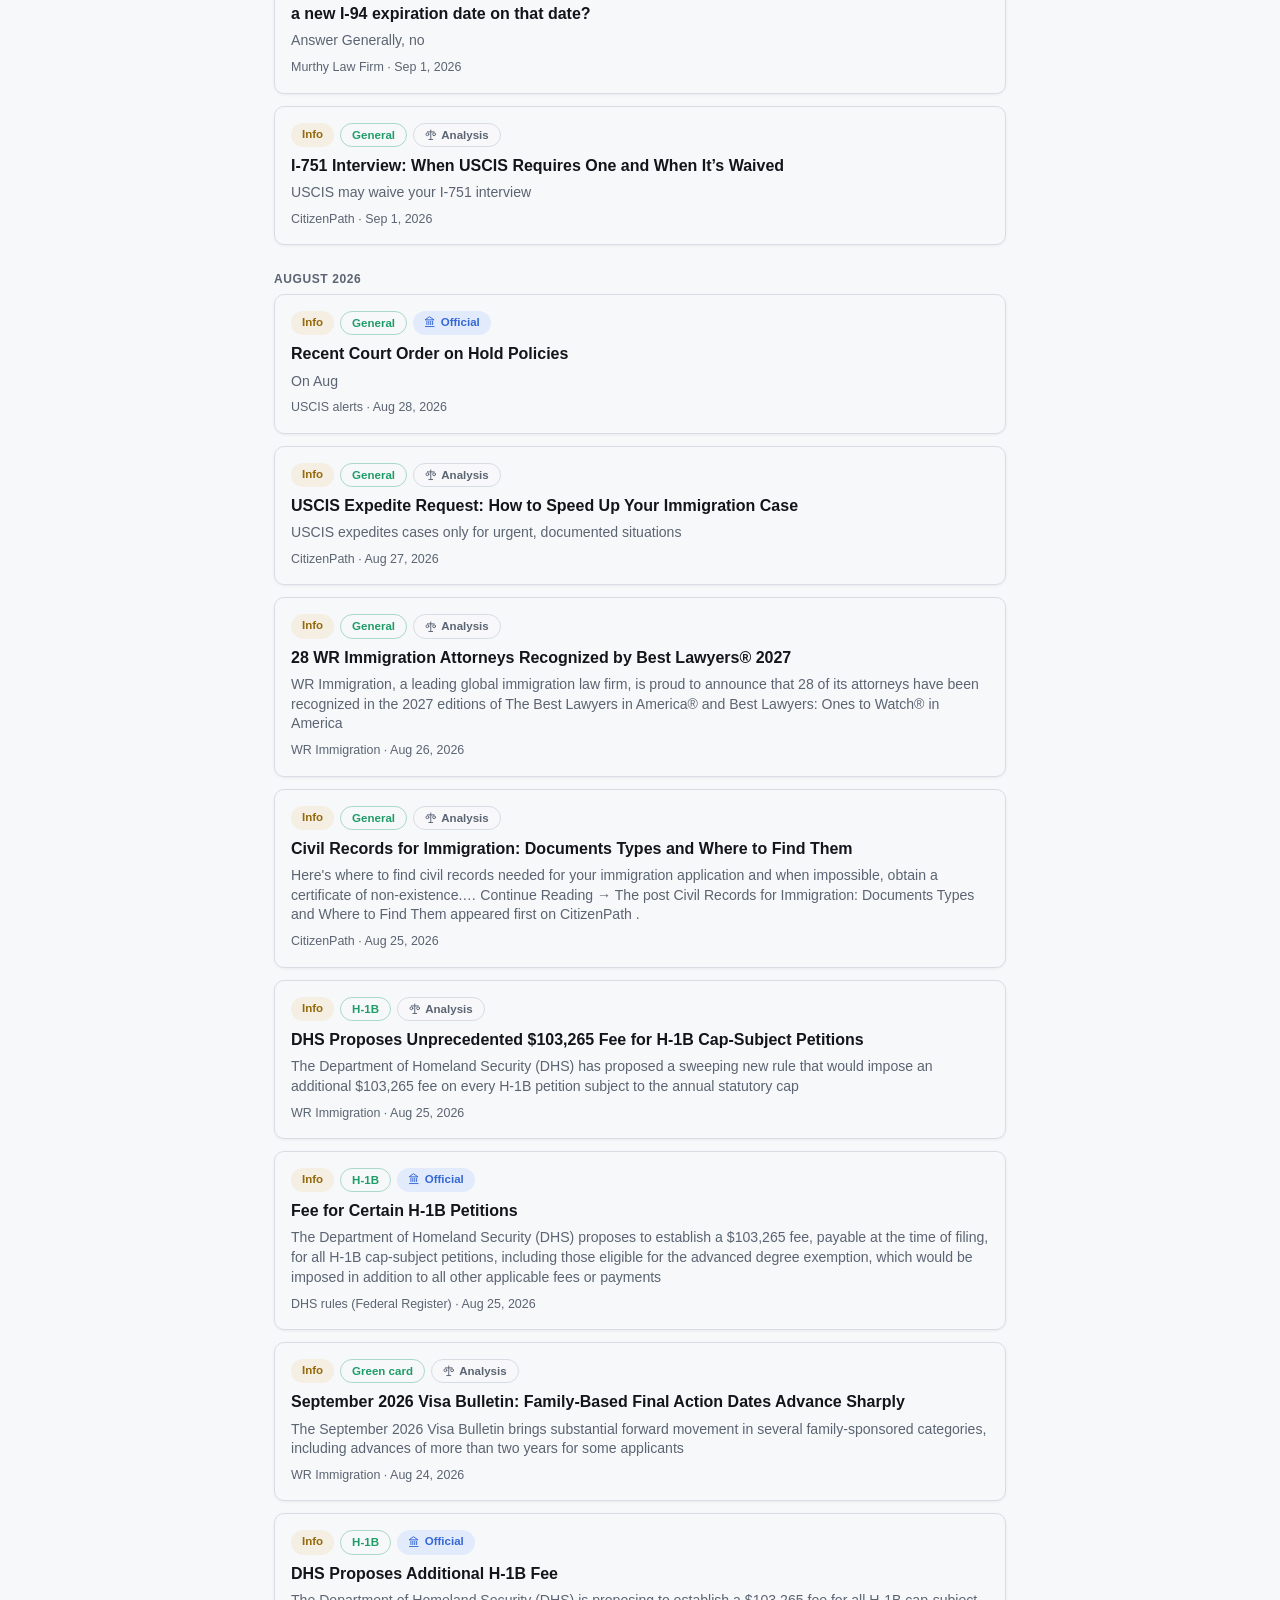
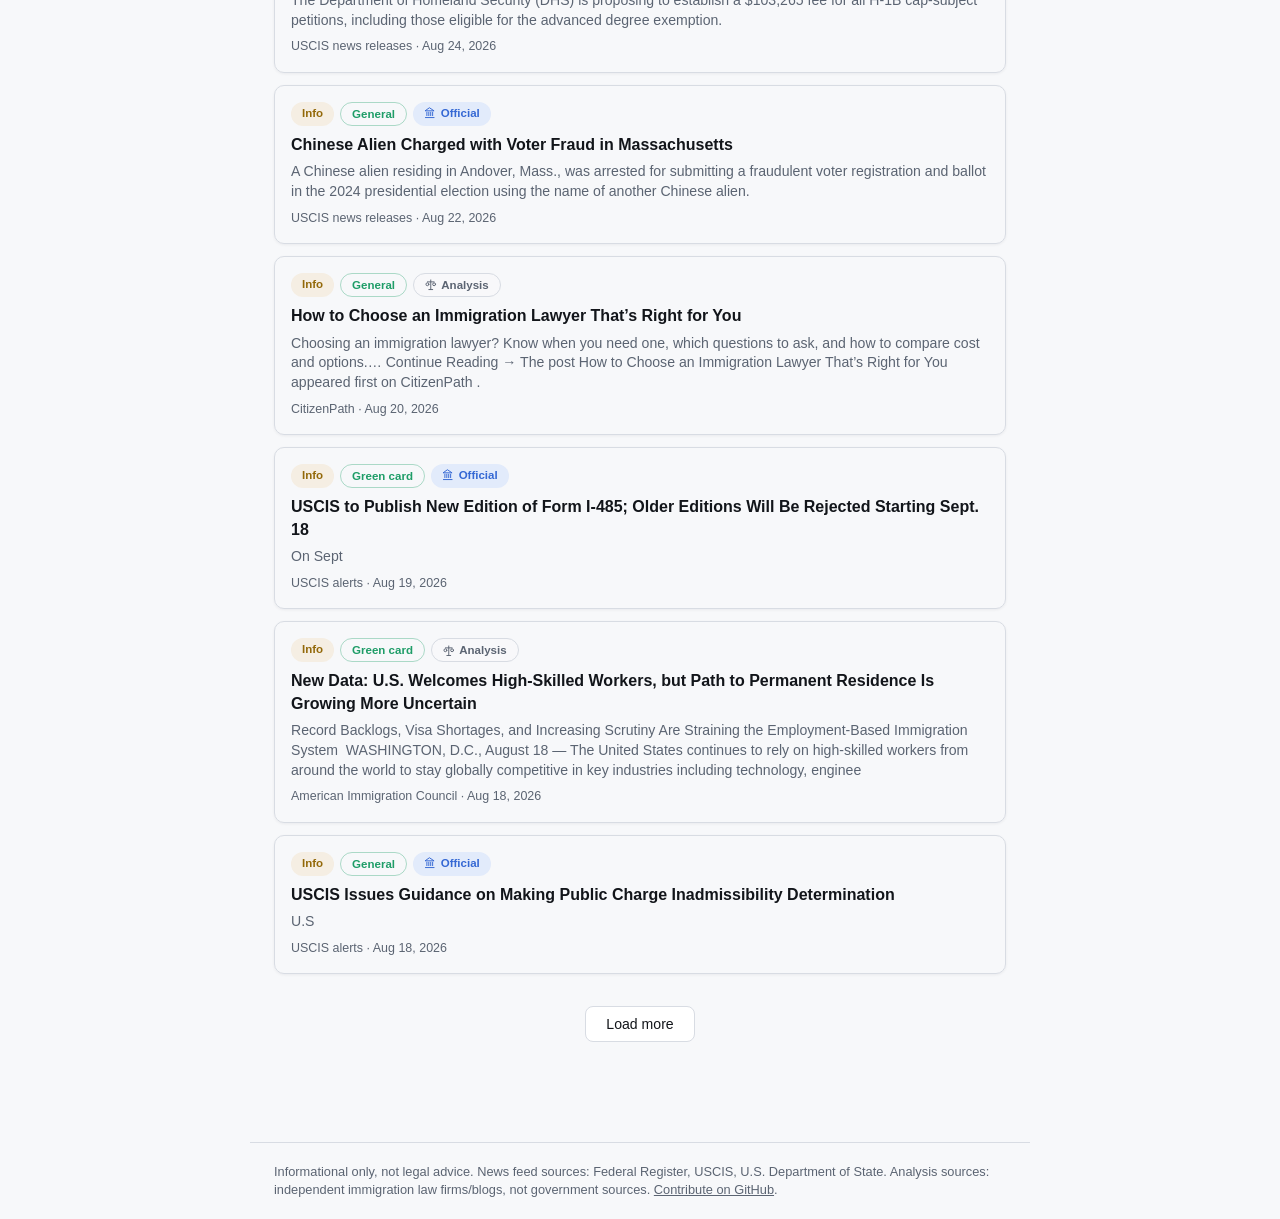
==== commit 94ea4964: "Add USCIS processing times and URL-persisted filter state Processing times: pulls github.com/jzebede" ====
--- a/web/index.html
+++ b/web/index.html
@@ -50,6 +50,7 @@
     <button class="tab active" data-tab="feed">News feed</button>
     <button class="tab" data-tab="analysis">Analysis</button>
     <button class="tab" data-tab="bulletin">Visa Bulletin</button>
+    <button class="tab" data-tab="processing">Processing Times</button>
   </div>
 </header>
 
@@ -109,6 +110,10 @@
     <div id="bulletin-tracker"></div>
     <div id="bulletin"><div class="loading">Loading…</div></div>
   </section>
+
+  <section id="processing-view" style="display:none">
+    <div id="processing-times"><div class="loading">Loading…</div></div>
+  </section>
 </main>
 
 <footer>
